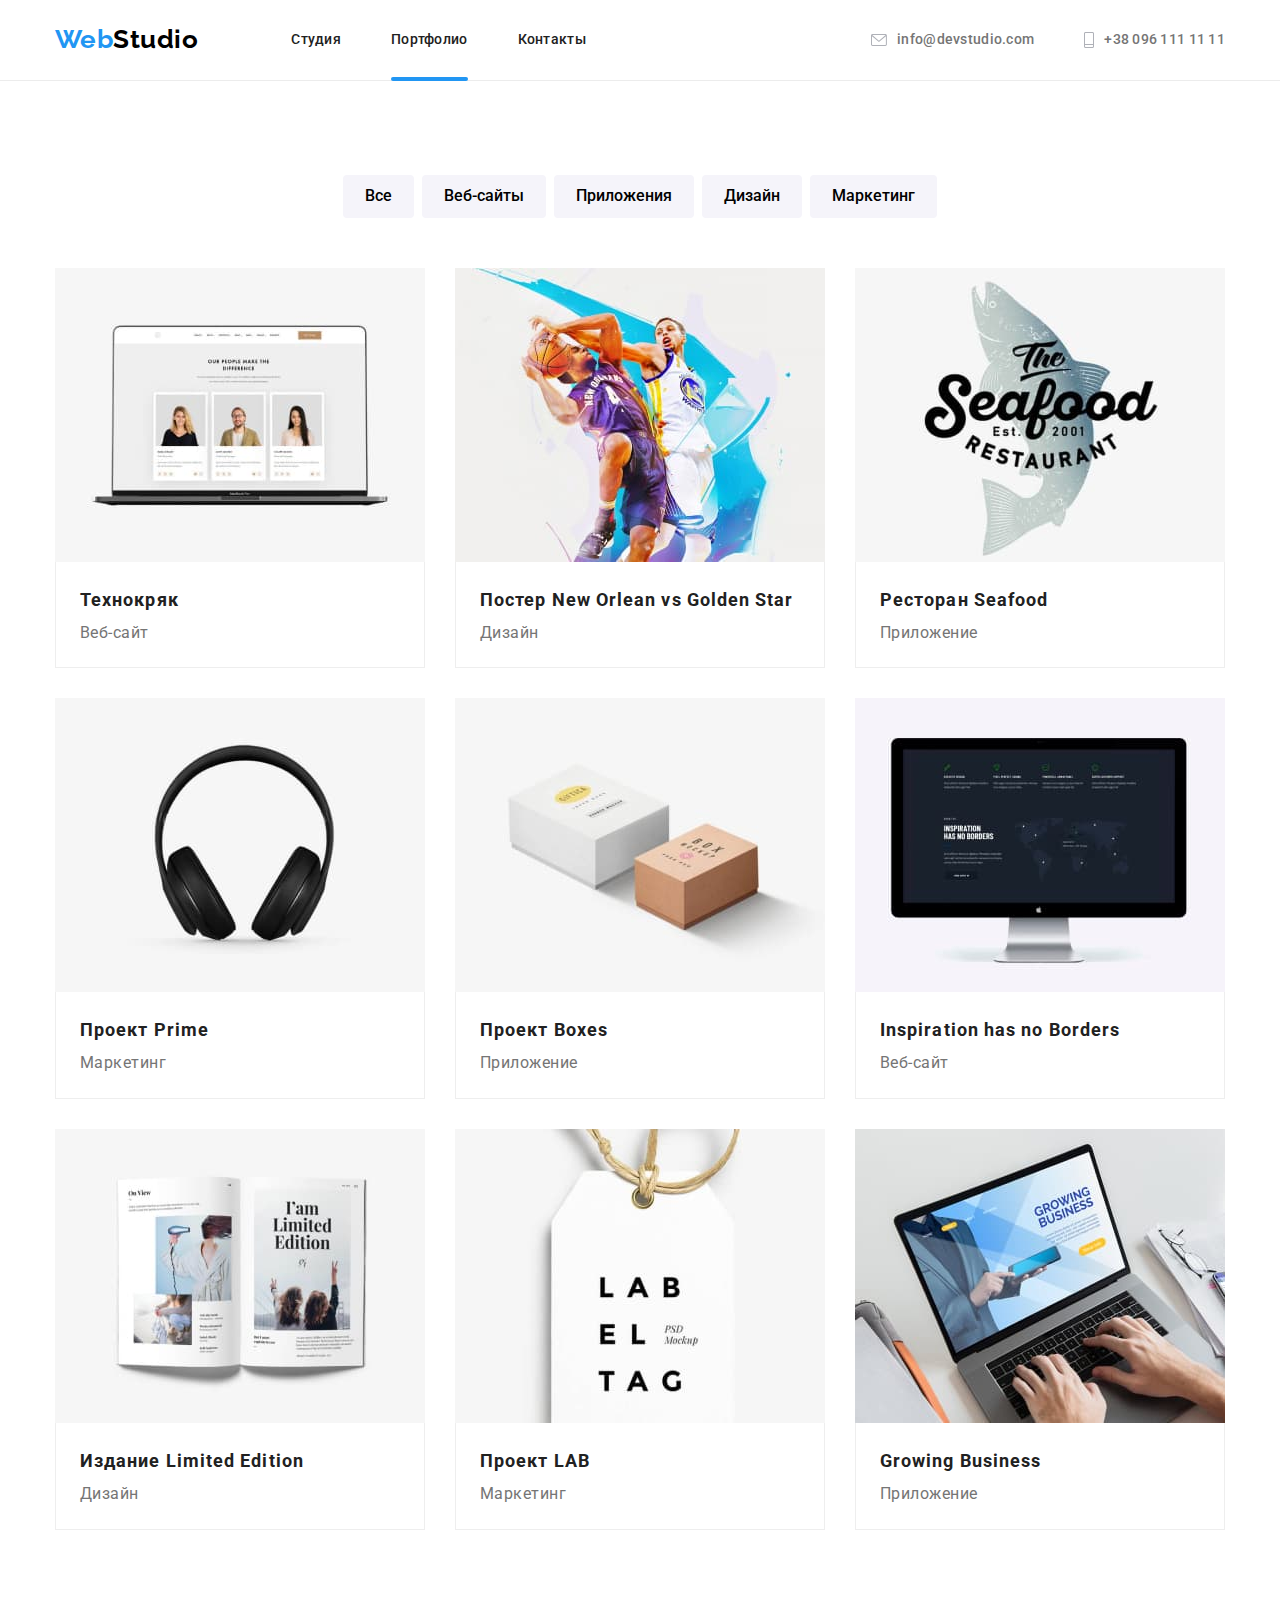
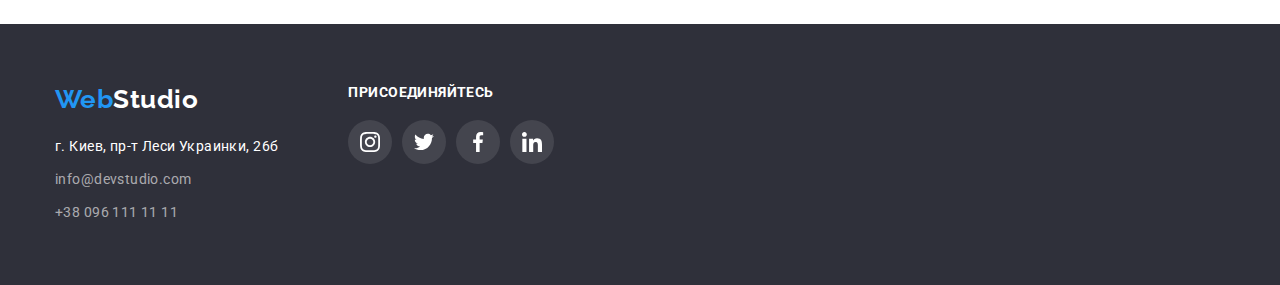
==== portfolio.html @ 63201bea "init: start" ====
<!DOCTYPE html>
<html lang="en">

<head>
    <meta charset="UTF-8">
    <meta http-equiv="X-UA-Compatible" content="IE=edge">
    <meta name="viewport" content="width=device-width, initial-scale=1.0">
    <link rel="stylesheet" href="./css/modern-normalize.css">
    <link
        href="https://fonts.googleapis.com/css2?family=Raleway:wght@700&family=Roboto:wght@400;500;700;900&display=swap"
        rel="stylesheet">
    <link rel="stylesheet" href="./css/styles.css">
    <title>Document</title>
</head>

<body>
    <header class="page-header">
        <div class="container wrapper-header">
            <nav class="header-nav">
                <a href="./index.html" class="logo">Web<span class="logo-color-header">Studio</span></a>
                <ul class="site-nav list">
                    <li><a href="./index.html" class="link">Студия</a></li>
                    <li><a href="./portfolio.html" class="link current">Портфолио</a></li>
                    <li><a href="" class="link">Контакты</a></li>
                </ul>
            </nav>

            <ul class="auth-nav list">
                <li>
                    <a href="mailto:info@devstudio.com" class="link-header">
                        <svg class="link-header-icon" width="16" height="12">
                            <use href="images/icons.svg#icon-letter"></use>
                        </svg>
                        info@devstudio.com</a>
                </li>
                <li>
                    <a href="tel:+380961111111" class="link-header">
                        <svg class="link-header-icon" width="10" height="16">
                            <use href="images/icons.svg#icon-phone"></use>
                        </svg>
                        +38 096 111 11 11</a>
                </li>
            </ul>
        </div>
    </header>

    <main>
        <section class="section">
            <div class="container">
                <h1 class="visually-hidden">Portfolio</h1>
                <ul class="portfolio-buttons list">
                    <li><button class="portfolio-button pointer" type="button">Все</button></li>
                    <li><button class="portfolio-button pointer" type="button">Веб-сайты</button></li>
                    <li><button class="portfolio-button pointer" type="button">Приложения</button></li>
                    <li><button class="portfolio-button pointer" type="button">Дизайн</button></li>
                    <li><button class="portfolio-button pointer" type="button">Маркетинг</button></li>
                </ul>

                <ul class="gallery list">
                    <li class="gallery-item">
                        <div class="gallery-thumb">
                            <img src="./images/img-notebook-team.jpg" alt="img-notebook-team" width="370">
                            <p class="gallery-thumb-text">
                                Технокряк это современная площадка распространения коронавируса. Компании используют эту
                                платформу для цифрового
                                шпионажа и атак на защищённые сервера конкурентов.
                            </p>
                        </div>
                        <div class="gallery-item-description">
                            <h3 class="gallery-title">Технокряк</h3>
                            <p class="gallery-text">Веб-сайт</p>
                        </div>

                    </li>

                    <li class="gallery-item">
                        <div class="gallery-thumb">
                            <img src="./images/img-basketball.jpg" alt="img-basketball" width="370">
                            <p class="gallery-thumb-text">
                                Технокряк это современная площадка распространения коронавируса. Компании используют эту
                                платформу для цифрового
                                шпионажа и атак на защищённые сервера конкурентов.
                            </p>
                        </div>
                        <div class="gallery-item-description">
                            <h3 class="gallery-title">Постер New Orlean vs Golden Star</h3>
                            <p class="gallery-text">Дизайн</p>
                        </div>
                    </li>
                    <li class="gallery-item">
                        <div class="gallery-thumb">
                            <img src="./images/img-restaurant-seafood.jpg" alt="img-restaurant-seafood" width="370">
                            <p class="gallery-thumb-text">
                                Технокряк это современная площадка распространения коронавируса. Компании используют эту
                                платформу для цифрового
                                шпионажа и атак на защищённые сервера конкурентов.
                            </p>
                        </div>
                        <div class="gallery-item-description">
                            <h3 class="gallery-title">Ресторан Seafood</h3>
                            <p class="gallery-text">Приложение</p>
                        </div>
                    </li>
                    <li class="gallery-item">
                        <div class="gallery-thumb">
                            <img src="./images/img-headphones.jpg" alt="img-headphones" width="370">
                            <p class="gallery-thumb-text">
                                Технокряк это современная площадка распространения коронавируса. Компании используют эту
                                платформу для цифрового
                                шпионажа и атак на защищённые сервера конкурентов.
                            </p>
                        </div>
                        <div class="gallery-item-description">
                            <h3 class="gallery-title">Проект Prime</h3>
                            <p class="gallery-text">Маркетинг</p>
                        </div>
                    </li>
                    <li class="gallery-item">
                        <div class="gallery-thumb">
                            <img src="./images/img-boxes.jpg" alt="img-boxes" width="370">
                            <p class="gallery-thumb-text">
                                Технокряк это современная площадка распространения коронавируса. Компании используют эту
                                платформу для цифрового
                                шпионажа и атак на защищённые сервера конкурентов.
                            </p>
                        </div>
                        <div class="gallery-item-description">
                            <h3 class="gallery-title">Проект Boxes</h3>
                            <p class="gallery-text">Приложение</p>
                        </div>
                    </li>
                    <li class="gallery-item">
                        <div class="gallery-thumb">
                            <img src="./images/img-monitor.jpg" alt="img-monitor" width="370">
                            <p class="gallery-thumb-text">
                                Технокряк это современная площадка распространения коронавируса. Компании используют эту
                                платформу для цифрового
                                шпионажа и атак на защищённые сервера конкурентов.
                            </p>
                        </div>
                        <div class="gallery-item-description">
                            <h3 class="gallery-title">Inspiration has no Borders</h3>
                            <p class="gallery-text">Веб-сайт</p>
                        </div>
                    </li>
                    <li class="gallery-item">
                        <div class="gallery-thumb">
                            <img src="./images/img-book.jpg" alt="img-book" width="370">
                            <p class="gallery-thumb-text">
                                Технокряк это современная площадка распространения коронавируса. Компании используют эту
                                платформу для цифрового
                                шпионажа и атак на защищённые сервера конкурентов.
                            </p>
                        </div>
                        <div class="gallery-item-description">
                            <h3 class="gallery-title">Издание Limited Edition</h3>
                            <p class="gallery-text">Дизайн</p>
                        </div>
                    </li>
                    <li class="gallery-item">
                        <div class="gallery-thumb">
                            <img src="./images/img-lab.jpg" alt="img-lab" width="370">
                            <p class="gallery-thumb-text">
                                Технокряк это современная площадка распространения коронавируса. Компании используют эту
                                платформу для цифрового
                                шпионажа и атак на защищённые сервера конкурентов.
                            </p>
                        </div>
                        <div class="gallery-item-description">
                            <h3 class="gallery-title">Проект LAB</h3>
                            <p class="gallery-text">Маркетинг</p>
                        </div>
                    </li>
                    <li class="gallery-item">
                        <div class="gallery-thumb">
                            <img src="./images/img-laptop.jpg" alt="img-laptop" width="370">
                            <p class="gallery-thumb-text">
                                Технокряк это современная площадка распространения коронавируса. Компании используют эту
                                платформу для цифрового
                                шпионажа и атак на защищённые сервера конкурентов.
                            </p>
                        </div>
                        <div class="gallery-item-description">
                            <h3 class="gallery-title">Growing Business</h3>
                            <p class="gallery-text">Приложение</p>
                        </div>
                    </li>
                </ul>
            </div>
        </section>
    </main>

    <footer class="footer">
        <div class="container wrapper-footer">
            <div class="wrapper-footer-address">
                <div class="wrapper-logo-footer">
                    <a href="./index.html" class="logo-footer">Web<span class="logo-color-footer">Studio</span></a>
                </div>
                <address class="footer-address">
                    <ul class="footer-list">
                        <li><a href="https://goo.gl/maps/UP2rwTEnsWjCz4bLA" target="_blank"
                                class="link-footer-address">г.
                                Киев,
                                пр-т Леси
                                Украинки, 26б</a></li>
                        <li><a href="mailto:info@devstudio.com"
                                class="address-mail-tel link-footer">info@devstudio.com</a>
                        </li>
                        <li><a href="tel:+380961111111" class="address-mail-tel link-footer">+38 096 111 11 11</a></li>
                    </ul>
                </address>
            </div>
            <div class="footer-social-links">
                <h3 class="footer-social-title">присоединяйтесь</h3>
                <ul class="footer-social-list list">
                    <li class="footer-social-item">
                        <a class="footer-social-link" href="">
                            <svg class="footer-social-icon" width="20" height="20">
                                <use href="./images/icons.svg#icon-instagram"></use>
                            </svg>
                        </a>
                    </li>
                    <li class="footer-social-item">
                        <a class="footer-social-link" href="">
                            <svg class="footer-social-icon" width="20" height="20">
                                <use href="./images/icons.svg#icon-twitter"></use>
                            </svg>
                        </a>
                    </li>
                    <li class="footer-social-item">
                        <a class="footer-social-link" href="">
                            <svg class="footer-social-icon" width="20" height="20">
                                <use href="./images/icons.svg#icon-facebook"></use>
                            </svg>
                        </a>
                    </li>
                    <li class="footer-social-item">
                        <a class="footer-social-link" href="">
                            <svg class="footer-social-icon" width="20" height="20">
                                <use href="./images/icons.svg#icon-linkedin"></use>
                            </svg>
                        </a>
                    </li>
                </ul>
            </div>
        </div>
    </footer>
</body>

</html>
---- css/styles.css ----
:root {
  --primary-text-color: #212121;
  --text-color: #757575;
  --color-bg-blue: #2196f3;
  --color-logo-title: #000000;
  --color-bg-white: #ffffff;
  --secondary-background: #f5f4fa;
  --color-bg-hero-footer: #2f303a;
  --address-color-mail-tel: rgba(255, 255, 255, 0.6);
  --icons: #afb1b8;
  --color-hover: #188ce8;
}

html {
  box-sizing: border-box;
}

*,
*::before,
*::after {
  box-sizing: inherit;
}

h1,
h2,
h3,
h4,
h5,
h6,
ul,
p {
  padding: 0;
  margin: 0;
}

body {
  background-color: var(--color-bg-white);
  color: var(--primary-text-color);
  font-family: Roboto, sans-serif;
  letter-spacing: 0.03em;
}

.container {
  width: 1200px;
  margin: 0 auto;
  padding: 0 15px;
}

.section {
  padding: 94px 0;
}

.list {
  list-style: none;
}

.link {
  color: var(--primary-text-color);
  font-style: normal;
  font-weight: 500;
  font-size: 14px;
  line-height: 1.14;
  letter-spacing: 0.02em;
  text-decoration: none;
  transition-duration: 250ms;
  transition-timing-function: cubic-bezier(0.4, 0, 0.2, 1);
}

.link:hover,
.link:focus {
  color: var(--color-bg-blue);
}

img {
  display: block;
}

.logo {
  color: var(--color-bg-blue);
  font-family: Raleway, cursive;
  font-weight: 700;
  font-size: 26px;
  line-height: 1.2;
  text-decoration: none;
}

.logo-color-header {
  color: var(--color-logo-title);
  font-family: Raleway, cursive;
  font-weight: 700;
  font-size: 26px;
  line-height: 1.2;
}

.logo-color-footer {
  color: var(--color-bg-white);
  font-family: Raleway, cursive;
  font-weight: 700;
  font-size: 26px;
  line-height: 1.2;
}

/* =========================HEADER========================= */
.page-header {
  background: var(--color-bg-white);
  padding-top: 24px;
  padding-bottom: 25px;
  border-bottom: 1px solid #ececec;
}
.wrapper-header {
  display: flex;
  justify-content: space-between;
  vertical-align: middle;
}

.header-nav {
  display: flex;
  align-items: center;
}

/* =======================Site nav =======================*/
.site-nav {
  display: flex;
  margin-left: 93px;
}

.site-nav li:not(:last-child) {
  margin-right: 50px;
}

.site-nav .link {
  font-weight: 500;
  font-size: 14px;
  line-height: 1.14;
}

.site-nav .current {
  position: relative;
  /* color: var(--color-bg-blue); */
}

.current::after {
  position: absolute;
  content: "";
  display: block;
  width: 100%;
  height: 4px;
  border-radius: 2px;
  margin-top: 28px;
  background-color: var(--color-bg-blue);
}

.link-header {
  color: var(--text-color);
  font-weight: 500;
  font-size: 14px;
  line-height: 1.14;
  letter-spacing: 0.02em;
  text-decoration: none;
  display: flex;
  align-items: center;
  height: 100%;
  transition-duration: 250ms;
  transition-timing-function: cubic-bezier(0.4, 0, 0.2, 1);
}

.link-header:hover,
.link-header:focus {
  color: var(--color-bg-blue);
}

.link-header-icon {
  margin-right: 10px;
  fill: var(--icons);
}

.link-header:hover svg,
.link-header:focus svg {
  fill: var(--color-bg-blue);
}

.auth-nav {
  display: flex;
  align-items: center;
}

.auth-nav li:not(:first-child) {
  margin-left: 50px;
}

.auth-nav .link {
  color: var(--text-color);
  font-weight: 500;
  font-size: 14px;
  line-height: 1.14;
}

/* ==================================HERO============================ */
.hero {
  /* position: relative; */
  background: var(--color-bg-hero-footer);
  color: var(--color-bg-white);
  padding: 200px 0;
  background-image: linear-gradient(
      rgba(47, 48, 58, 0.4),
      rgba(47, 48, 58, 0.4)
    ),
    url(../images/hero.png);
  background-repeat: no-repeat;
  background-position: center;
}

.wrapper-hero {
  text-align: center;
  max-width: 1600px;
  margin: 0 auto;
  /* position: relative; */
}

.hero-title {
  font-weight: 900;
  font-size: 44px;
  line-height: 1.4;
  letter-spacing: 0.06em;
  text-transform: uppercase;
  margin: 0 auto 30px;
}

.button-hero {
  background: var(--color-bg-blue);
  color: var(--color-bg-white);
  font-weight: 500;
  font-size: 16px;
  line-height: 1.9;
  /* box-shadow: 0px 4px 4px rgba(0, 0, 0, 0.15); */
  filter: drop-shadow(0px 4px 4px rgba(0, 0, 0, 0.25));
  border-radius: 4px;
  border: none;
  width: 200px;
  height: 50px;
  padding: 10px 32px;
  transition-duration: 250ms;
  transition-timing-function: cubic-bezier(0.4, 0, 0.2, 1);
}

.button-hero:hover,
.button-hero:focus {
  color: var(--color-logo-title);
  background: var(--color-hover);
}

.pointer {
  cursor: pointer;
}

/* ----------------------------------BACKDROP----------------------------------------------- */

.backdrop {
  position: fixed;
  top: 0;
  left: 0;
  width: 100vw;
  height: 100vh;
  background-color: rgba(0, 0, 0, 0.2);
  z-index: 1;
  transition: opacity 250ms, visibility 250ms;
  /* transition-duration: 250ms;
  transition-timing-function: cubic-bezier(0.4, 0, 0.2, 1); */
}

.modal {
  position: absolute;
  top: 50%;
  left: 50%;
  transform: translate(-50%, -50%) scale(1) rotate(0deg);

  width: 528px;
  min-height: 581px;
  border-radius: 4px;
  background-color: var(--color-bg-white);
  padding: 40px;
  transition: transform 250ms;
}

.btn-modal-close-black {
  position: absolute;
  top: 8px;
  right: 8px;

  width: 30px;
  height: 30px;
  border-radius: 50%;
  background-color: transparent;
  border: 1px solid rgba(0, 0, 0, 0.1);
  display: flex;
  justify-content: center;
  align-items: center;
}

.is-hidden {
  opacity: 0;
  visibility: none;
  pointer-events: none;
}

.backdrop.is-hidden .modal {
  transform: scale(2) rotate(180deg);
}

.button-hero-modal {
  position: absolute;
  top: 0;
  left: 0;
  width: 100%;
  height: 100%;

  background: var(--color-bg-blue);
  color: var(--color-bg-white);
  font-weight: 500;
  font-size: 16px;
  line-height: 1.9;
  filter: drop-shadow(0px 4px 4px rgba(0, 0, 0, 0.25));
  border-radius: 4px;
  border: none;
  width: 200px;
  height: 50px;
  padding: 10px 32px;

  transition-duration: 250ms;
  transition-timing-function: cubic-bezier(0.4, 0, 0.2, 1);
}

.modal-title {
  color: var(--primary-text-color);
  font-weight: 700;
  font-size: 20px;
  line-height: 23px;
  text-align: center;
  letter-spacing: 0.03em;
}

/*===================================== FEATURES ====================*/

.features {
  background: var(--color-bg-white);
  padding-bottom: 47px;
}

.features-list {
  display: flex;
  justify-content: space-between;
}

.features-items {
  width: 270px;
}

.features-list li:not(:last-child) {
  margin-right: 30px;
}

.features-title {
  font-weight: 700;
  font-size: 14px;
  line-height: 1.14;
  letter-spacing: 0.03em;
  text-transform: uppercase;
  margin-bottom: 10px;
}

.features-text {
  color: var(--text-color);
  font-size: 14px;
  line-height: 1.71;
  letter-spacing: 0.03em;
}

.features-icon {
  background-color: var(--secondary-background);
  width: 270px;
  height: 120px;
  display: flex;
  justify-content: center;
  align-items: center;
  margin-bottom: 30px;
}

.features-icon-item {
  fill: var(--primary-text-color);
}

/*================================ WORK====================================== */
.work {
  padding-top: 47px;
}

.work-title,
.team-title {
  color: var(--color-logo-title);
  font-weight: 700;
  font-size: 36px;
  line-height: 1.17;
  text-align: center;
  margin-bottom: 50px;
}

.work-list {
  display: flex;
  justify-content: space-between;
}

.work-list-thumb {
  position: relative;
}

.work-list-thumb-text {
  position: absolute;
  left: 0;
  bottom: 0%;
  width: 100%;
  height: 70px;
  background: rgba(47, 48, 58, 0.8);

  display: flex;
  justify-content: center;
  align-items: center;

  font-weight: bold;
  font-size: 14px;
  line-height: 16px;
  letter-spacing: 0.03em;
  text-transform: uppercase;
  color: var(--color-bg-white);
}

/*======================== TEAM ==============================*/
.team {
  background: var(--secondary-background);
}

.team-list {
  display: flex;
  justify-content: space-between;
}

.team-list-card {
  padding-top: 30px;
  padding-bottom: 30px;
  background: var(--color-bg-white);
  box-shadow: 0px 1px 3px rgba(0, 0, 0, 0.12), 0px 1px 1px rgba(0, 0, 0, 0.14),
    0px 2px 1px rgba(0, 0, 0, 0.2);
  border-radius: 0px 0px 4px 4px;
}

.team-names {
  font-weight: 500;
  font-size: 16px;
  line-height: 1.18;
  text-align: center;
  margin-bottom: 10px;
}

.team-profession {
  color: var(--text-color);
  font-weight: 400;
  font-size: 16px;
  line-height: 1.18;
  text-align: center;
  margin-bottom: 16px;
}

.team-social-list {
  display: flex;
  justify-content: center;
}

.team-social-item {
  width: 44px;
  height: 44px;
}

.team-social-item + .team-social-item {
  margin-left: 10px;
}

.team-social-link {
  border-radius: 50%;
  display: flex;
  justify-content: center;
  align-items: center;
  fill: var(--icons);
  width: 100%;
  height: 100%;
  color: var(--color-bg-white);
  transition-duration: 250ms;
  transition-timing-function: cubic-bezier(0.4, 0, 0.2, 1);
}

.team-social-link:hover,
.team-social-link:focus {
  background: var(--color-bg-blue);
  fill: currentColor;
}

/* -----------------------------CLIENTS----------------------------- */

.clients-title {
  color: var(--color-logo-title);
  font-weight: 700;
  font-size: 36px;
  line-height: 1.17;
  text-align: center;
  margin-bottom: 50px;
}

.clients-list {
  display: flex;
  justify-content: space-between;
}

.client-item {
  width: 170px;
  height: 92px;
}

.clients-link {
  width: 100%;
  height: 100%;
  display: flex;
  justify-content: center;
  align-items: center;
  border: 1px solid #afb1b8;
  border-radius: 4px;
  fill: var(--icons);
  color: var(--color-bg-blue);
  transition-duration: 250ms;
  transition-timing-function: cubic-bezier(0.4, 0, 0.2, 1);
}

.clients-link:hover,
.clients-link:focus {
  fill: currentColor;
  border-color: var(--color-bg-blue);
}

/* ========================= PROFILE ========================== */

.gallery-title {
  font-weight: 700;
  font-size: 18px;
  line-height: 2;
  letter-spacing: 0.06em;
}

.gallery-text {
  color: var(--text-color);
  font-weight: 400;
  font-size: 16px;
  line-height: 1.87;
}

/* ========================== FOOTER ================================*/
.footer {
  background: var(--color-bg-hero-footer);
  padding-top: 60px;
  padding-bottom: 60px;
}

.wrapper-footer {
  display: flex;
}

.wrapper-footer a {
  margin-bottom: 20px;
}

.wrapper-footer-address {
  margin-right: 70px;
}

.footer-list {
  list-style: none;
}

.footer-list li:not(:last-child) {
  margin-bottom: 9px;
}

.link-footer {
  color: var(--address-color-mail-tel);
  font-style: normal;
  font-weight: 400;
  font-size: 14px;
  line-height: 1.71;
  letter-spacing: 0.03em;
  text-decoration: none;
  transition-duration: 250ms;
  transition-timing-function: cubic-bezier(0.4, 0, 0.2, 1);
}

.link-footer:hover,
.link-footer:focus {
  color: var(--color-bg-blue);
}

.link-footer-address {
  color: var(--color-bg-white);
  font-style: normal;
  font-weight: 400;
  font-size: 14px;
  line-height: 1.71;
  letter-spacing: 0.03em;
  text-decoration: none;
  transition-duration: 250ms;
  transition-timing-function: cubic-bezier(0.4, 0, 0.2, 1);
}

.link-footer-address:hover,
.link-footer-address:focus {
  color: var(--color-bg-blue);
}

.wrapper-logo-footer {
  margin-bottom: 20px;
}

.logo-footer {
  color: var(--color-bg-blue);
  font-family: Raleway, cursive;
  font-weight: 700;
  font-size: 26px;
  line-height: 1.2;
  text-decoration: none;
}

.logo-color-footer {
  color: var(--color-bg-white);
  font-family: Raleway, cursive;
  font-weight: 700;
  font-size: 26px;
  line-height: 1.2;
}

.footer-social-title {
  color: var(--color-bg-white);
  font-weight: bold;
  font-size: 14px;
  line-height: 16px;
  letter-spacing: 0.03em;
  text-transform: uppercase;
  margin-bottom: 20px;
}

.footer-social-list {
  display: flex;
  justify-content: space-between;
}

.footer-social-item {
  width: 44px;
  height: 44px;
  /* outline: 1px solid orange; */
}

.footer-social-item + .footer-social-item {
  margin-left: 10px;
}

.footer-social-link {
  width: 100%;
  height: 100%;
  display: flex;
  justify-content: center;
  align-items: center;
  border-radius: 50%;
  background: rgba(255, 255, 255, 0.1);
  fill: var(--color-bg-white);
  color: var(--color-bg-white);
  transition-duration: 250ms;
  transition-timing-function: cubic-bezier(0.4, 0, 0.2, 1);
}

.footer-social-link:hover,
.footer-social-link:focus {
  fill: currentColor;
  background-color: var(--color-bg-blue);
}

/* ====================Portfolio======================== */

.visually-hidden {
  position: absolute;
  white-space: nowrap;
  width: 1px;
  height: 1px;
  overflow: hidden;
  border: 0;
  padding: 0;
  clip: rect(0 0 0 0);
  clip-path: inset(50%);
  margin: -1px;
}

.portfolio-buttons {
  display: flex;
  justify-content: center;
  margin-bottom: 50px;
}
.portfolio-button {
  background: var(--secondary-background);
  font-weight: 500;
  font-size: 16px;
  border-radius: 4px;
  line-height: 1.9;
  padding: 6px 22px;
  border: none;
  transition-duration: 250ms;
  transition-timing-function: cubic-bezier(0.4, 0, 0.2, 1);
}

.portfolio-button:hover,
.portfolio-button:focus {
  color: var(--color-bg-white);
  background: var(--color-bg-blue);
  box-shadow: 0px 3px 1px rgba(0, 0, 0, 0.1), 0px 1px 2px rgba(0, 0, 0, 0.08),
    0px 2px 2px rgba(0, 0, 0, 0.12);
  border-radius: 4px;
}

.portfolio-buttons li:not(:last-child) {
  margin-right: 8px;
}

/* ====================GALLERY======================== */

.gallery {
  display: flex;
  flex-wrap: wrap;
}

.gallery-item {
  position: relative;
  width: 370px;
  /* height: 404px; */
  box-sizing: border-box;
  margin-bottom: 30px;
  margin-right: 30px;
  transition-duration: 250ms;
  transition-timing-function: cubic-bezier(0.4, 0, 0.2, 1);
}

.gallery-thumb {
  position: relative;
  overflow: hidden;
}

.gallery-thumb-text {
  position: absolute;
  top: 0;

  width: 100%;
  height: 100%;
  background-color: rgba(33, 150, 243, 0.9);
  font-size: 18px;
  line-height: 28px;
  letter-spacing: 0.03em;
  padding: 35px;
  color: var(--color-bg-white);
  transform: translateY(100%);
  transition: transform 250ms;
}

.gallery-item:hover {
  box-sizing: border-box;
  box-shadow: 0px 1px 1px rgba(0, 0, 0, 0.12), 0px 4px 4px rgba(0, 0, 0, 0.06),
    1px 4px 6px rgba(0, 0, 0, 0.16);
}

.gallery-item:hover .gallery-thumb-text {
  transform: translateY(0);
}

.gallery-item:nth-child(3n + 3) {
  margin-right: 0;
}
.gallery-item:not(:nth-last-child(n + 4)) {
  margin-bottom: 0;
}

.gallery-item-description {
  padding: 20px 24px;
  border: 1px solid #eeeeee;
  border-top: none;
}
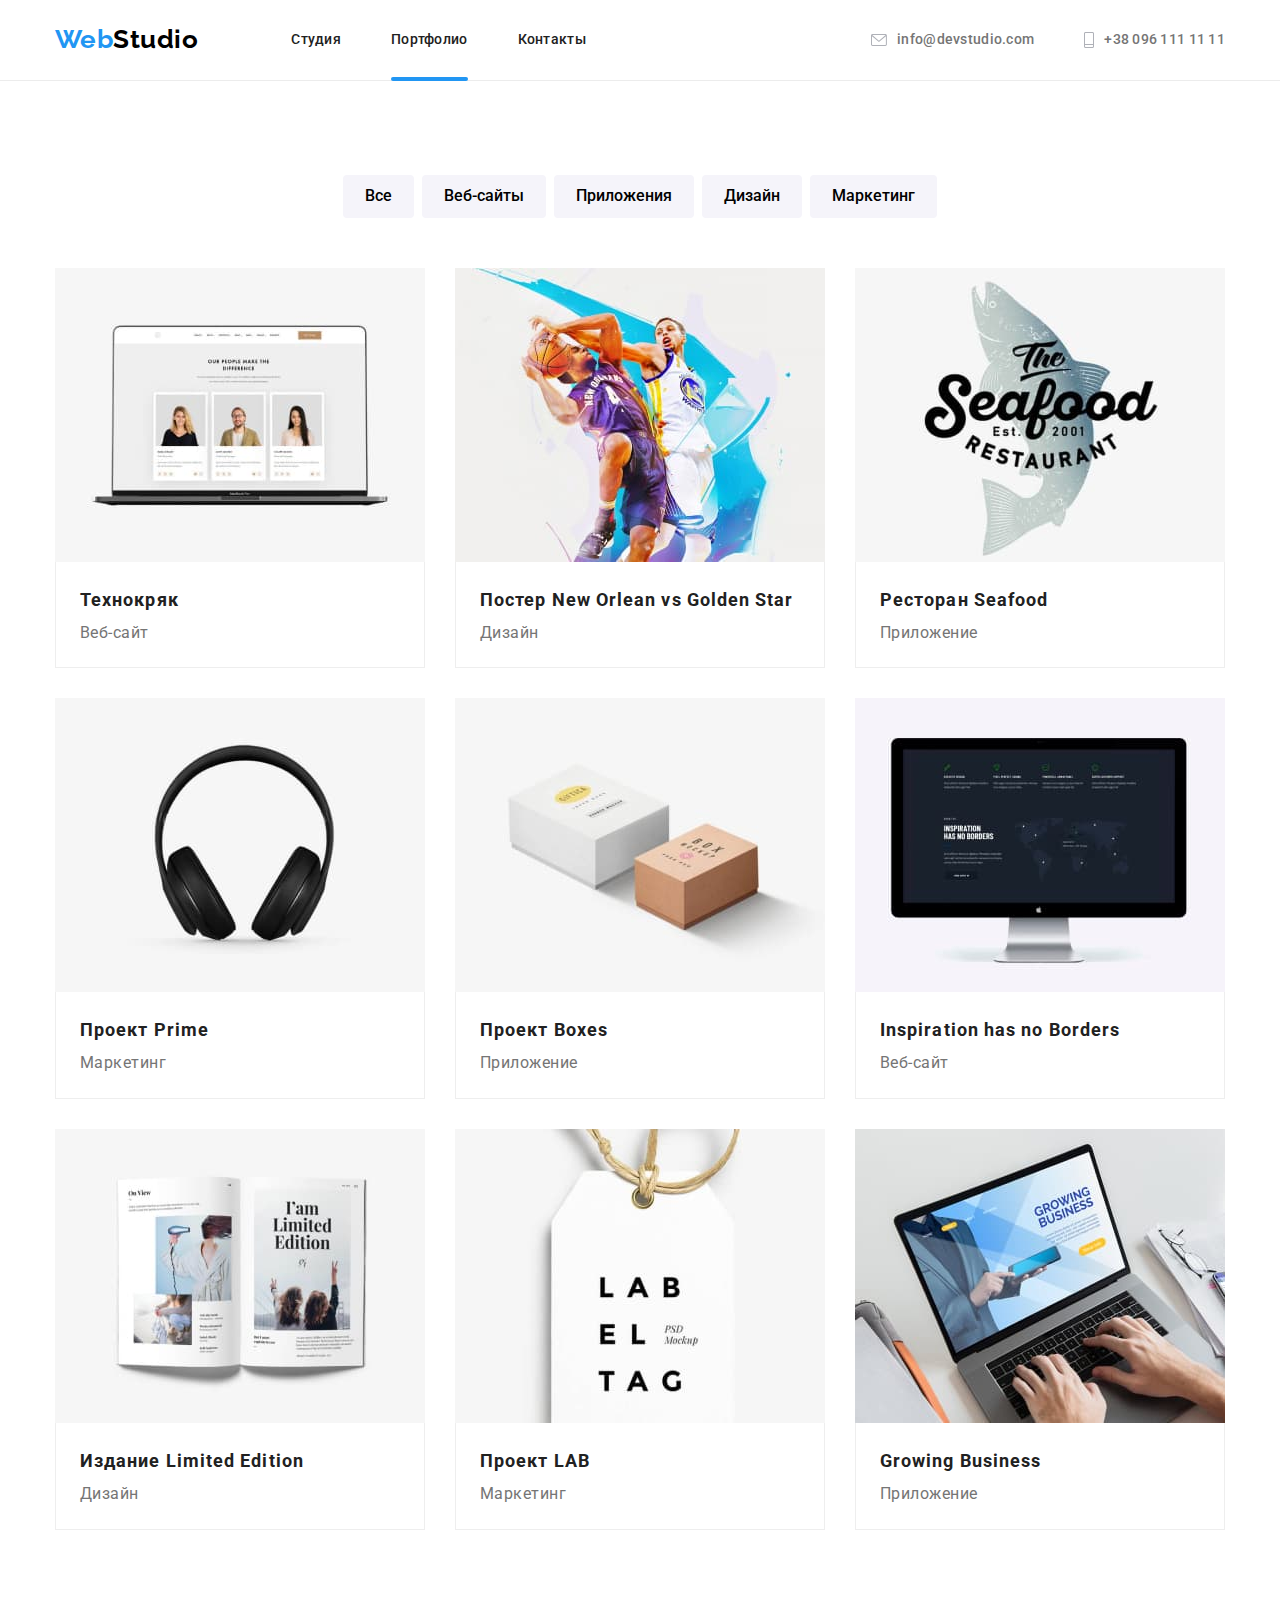
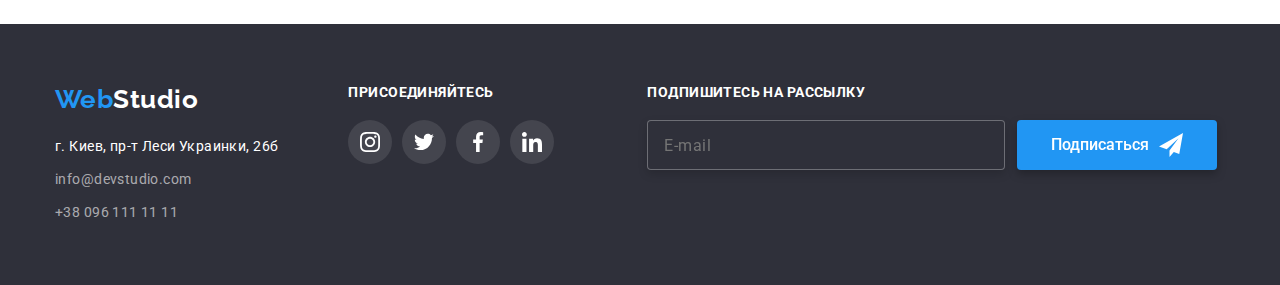
==== commit 9038ae32: "feat: add footer portfolio" ====
--- a/portfolio.html
+++ b/portfolio.html
@@ -243,6 +243,24 @@
                     </li>
                 </ul>
             </div>
+            <div class="footer-input">
+                <h3 class="footer-social-title">Подпишитесь на рассылку</h3>
+                <form action="#" class="footer-form">
+                    <div class="form-field-input">
+
+                        <input type="text" name="footer-input-email" class="footer-input-area" placeholder="E-mail"
+                            required minlength="2">
+                        <div class="footer-field">
+                            <button type="submit" class="footer-btn-send pointer">Подписаться
+                                <svg class="footer-icon" width="24" height="24">
+                                    <use href="images/icons.svg#icon-send"></use>
+                                </svg>
+                            </button>
+
+                        </div>
+                    </div>
+                </form>
+            </div>
         </div>
     </footer>
 </body>
--- a/css/styles.css
+++ b/css/styles.css
@@ -64,6 +64,7 @@
   text-decoration: none;
   transition-duration: 250ms;
   transition-timing-function: cubic-bezier(0.4, 0, 0.2, 1);
+  outline: none;
 }
 
 .link:hover,
@@ -308,12 +309,7 @@
 }
 
 .button-hero-modal {
-  position: absolute;
-  top: 0;
-  left: 0;
-  width: 100%;
-  height: 100%;
-
+  display: block;
   background: var(--color-bg-blue);
   color: var(--color-bg-white);
   font-weight: 500;
@@ -324,6 +320,7 @@
   border: none;
   width: 200px;
   height: 50px;
+  margin: 0 auto;
   padding: 10px 32px;
 
   transition-duration: 250ms;
@@ -337,6 +334,181 @@
   line-height: 23px;
   text-align: center;
   letter-spacing: 0.03em;
+  margin-bottom: 12px;
+}
+
+.form-field {
+  margin-bottom: 10px;
+}
+
+.form-label {
+  font-size: 12px;
+  line-height: 14px;
+  letter-spacing: 0.01em;
+  color: var(--text-color);
+  margin-bottom: 4px;
+}
+
+.modal-input {
+  width: 100%;
+  height: 40px;
+  border: 1px solid rgba(33, 33, 33, 0.2);
+  box-sizing: border-box;
+  border-radius: 4px;
+  padding-left: 42px;
+  outline: none;
+}
+
+.modal-input:focus {
+  border-color: var(--color-bg-blue);
+}
+
+.modal-input:focus + .input-icon {
+  fill: var(--color-bg-blue);
+}
+
+.form-field {
+  position: relative;
+}
+
+.form-field:last-child {
+  margin-bottom: 20px;
+}
+
+.input-icon {
+  position: absolute;
+  left: 15px;
+  top: 50%;
+  /* transform: translateY(-50%); */
+}
+
+.modal-textarea {
+  font-size: 12px;
+  line-height: 14px;
+  letter-spacing: 0.01em;
+
+  border: 1px solid rgba(33, 33, 33, 0.2);
+  box-sizing: border-box;
+  border-radius: 4px;
+
+  width: 100%;
+  height: 120px;
+  padding: 12px 16px;
+  resize: none;
+  outline: none;
+}
+
+.modal-textarea:focus {
+  border-color: var(--color-bg-blue);
+}
+
+.policy {
+  display: flex;
+  justify-content: center;
+  align-items: center;
+  margin: 0 auto 30px;
+}
+
+.policy-check {
+  display: block;
+  align-items: flex-end;
+}
+
+.policy-icon {
+  fill: transparent;
+}
+
+.policy-text {
+  display: flex;
+  align-items: center;
+  font-size: 14px;
+  line-height: 24px;
+  letter-spacing: 0.03em;
+  color: var(--text-color);
+}
+
+.policy-text span {
+  width: 16px;
+  height: 15px;
+  border: 2px solid #000000;
+  border-radius: 2px;
+  margin-right: 8px;
+  display: flex;
+  justify-content: center;
+  align-items: center;
+}
+
+.policy-check:checked + .policy-text span {
+  background-color: var(--color-bg-blue);
+  border: none;
+}
+
+.policy-icon {
+  fill: transparent;
+}
+
+.policy-check:checked + .policy-text .policy-icon {
+  width: 13px;
+  height: 10px;
+  fill: var(--color-bg-white);
+}
+
+.policy-link {
+  font-size: 14px;
+  line-height: 24px;
+  letter-spacing: 0.03em;
+  text-decoration-line: underline;
+  color: var(--color-bg-blue);
+}
+
+.form-field-input {
+  display: flex;
+}
+
+.footer-input-area {
+  width: 358px;
+  height: 50px;
+  margin-right: 12px;
+  background-color: var(--color-bg-hero-footer);
+  border: 1px solid rgba(255, 255, 255, 0.3);
+  box-sizing: border-box;
+  filter: drop-shadow(0px 4px 4px rgba(0, 0, 0, 0.15));
+  border-radius: 4px;
+  padding-left: 16px;
+  font-size: 16px;
+  line-height: 20px;
+  align-items: center;
+  letter-spacing: 0.03em;
+
+  color: rgba(255, 255, 255, 0.6);
+}
+
+.footer-icon {
+  margin-left: 10px;
+}
+
+.footer-btn-send {
+  display: flex;
+  justify-content: center;
+  align-items: center;
+  position: relative;
+  background: var(--color-bg-blue);
+  color: var(--color-bg-white);
+  font-weight: 500;
+  font-size: 16px;
+  line-height: 1.9;
+  filter: drop-shadow(0px 4px 4px rgba(0, 0, 0, 0.25));
+  border-radius: 4px;
+  border: none;
+  width: 200px;
+  height: 50px;
+  padding: 10px 28px;
+  transition-duration: 250ms;
+  transition-timing-function: cubic-bezier(0.4, 0, 0.2, 1);
+}
+
+.footer-input-area:checked {
+  border-color: var(--color-bg-blue);
 }
 
 /*===================================== FEATURES ====================*/
@@ -639,6 +811,10 @@
   font-weight: 700;
   font-size: 26px;
   line-height: 1.2;
+}
+
+.footer-social-links {
+  margin-right: 93px;
 }
 
 .footer-social-title {
